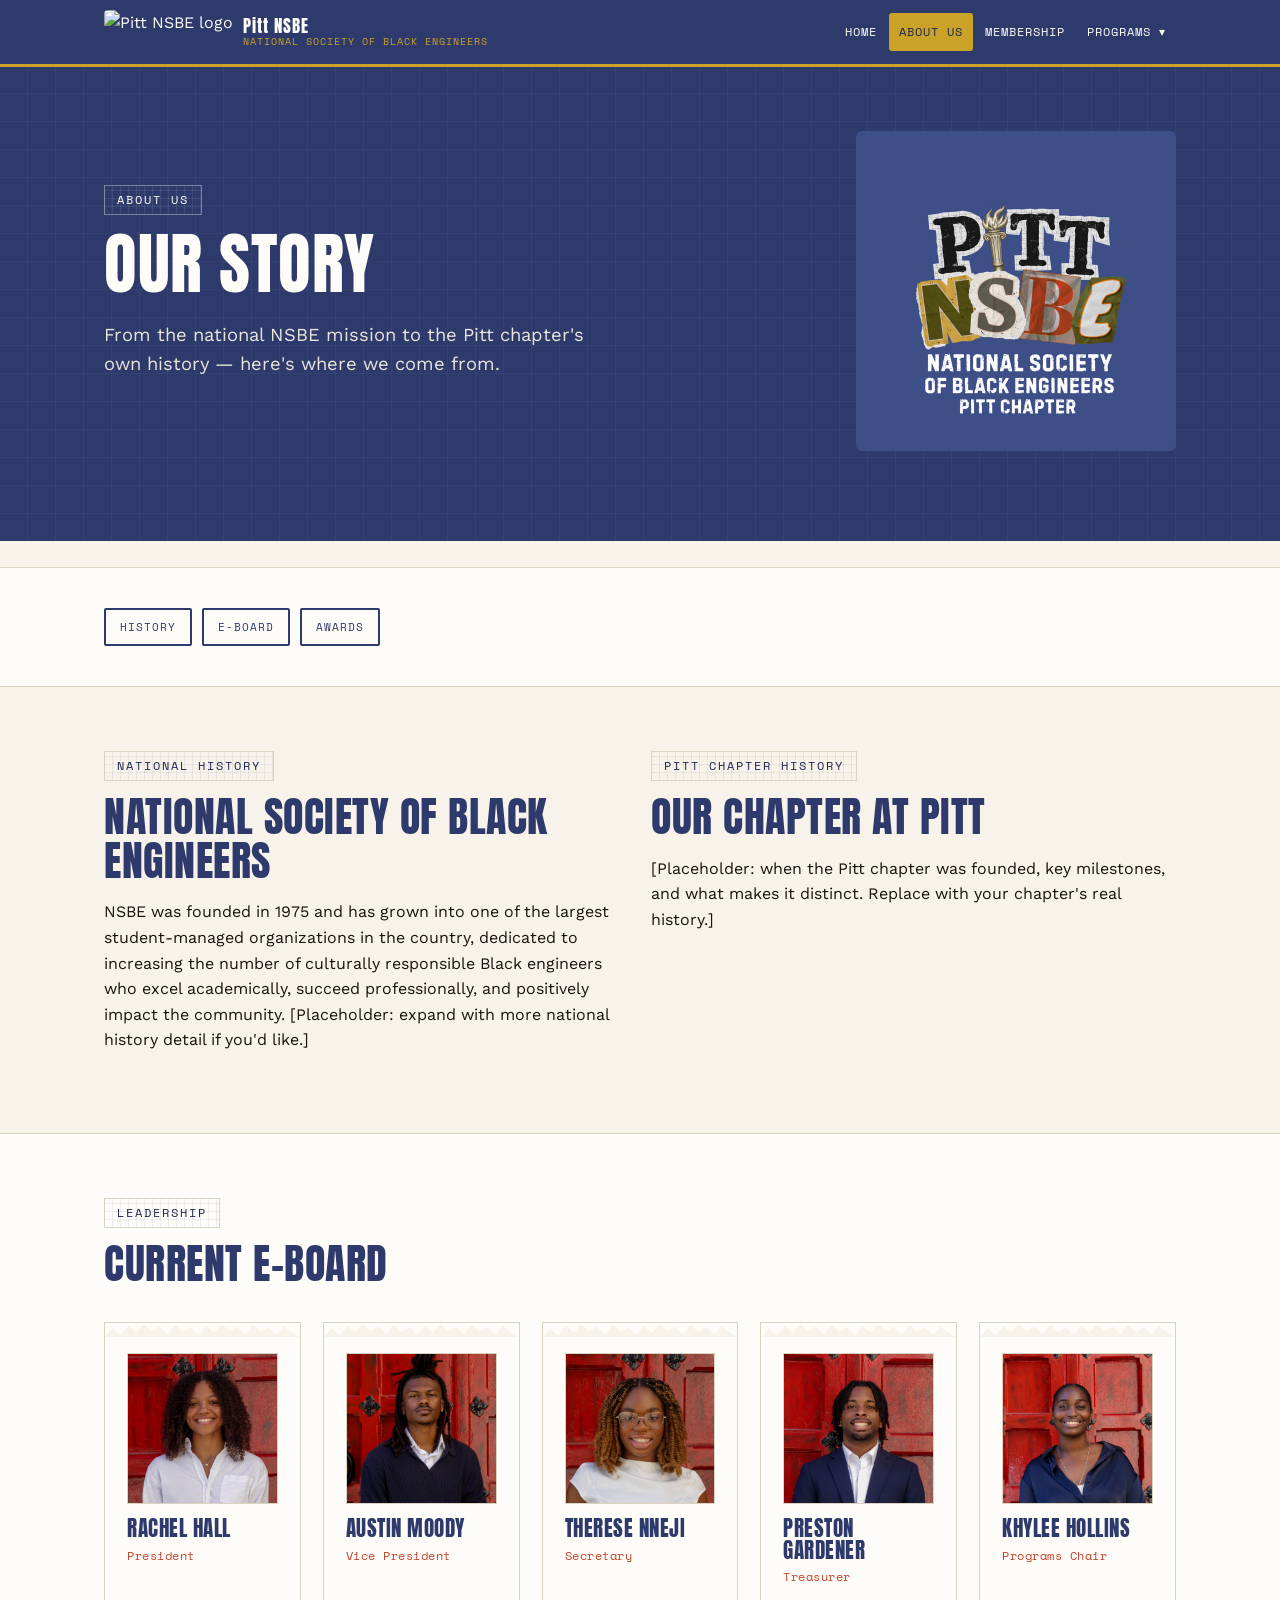
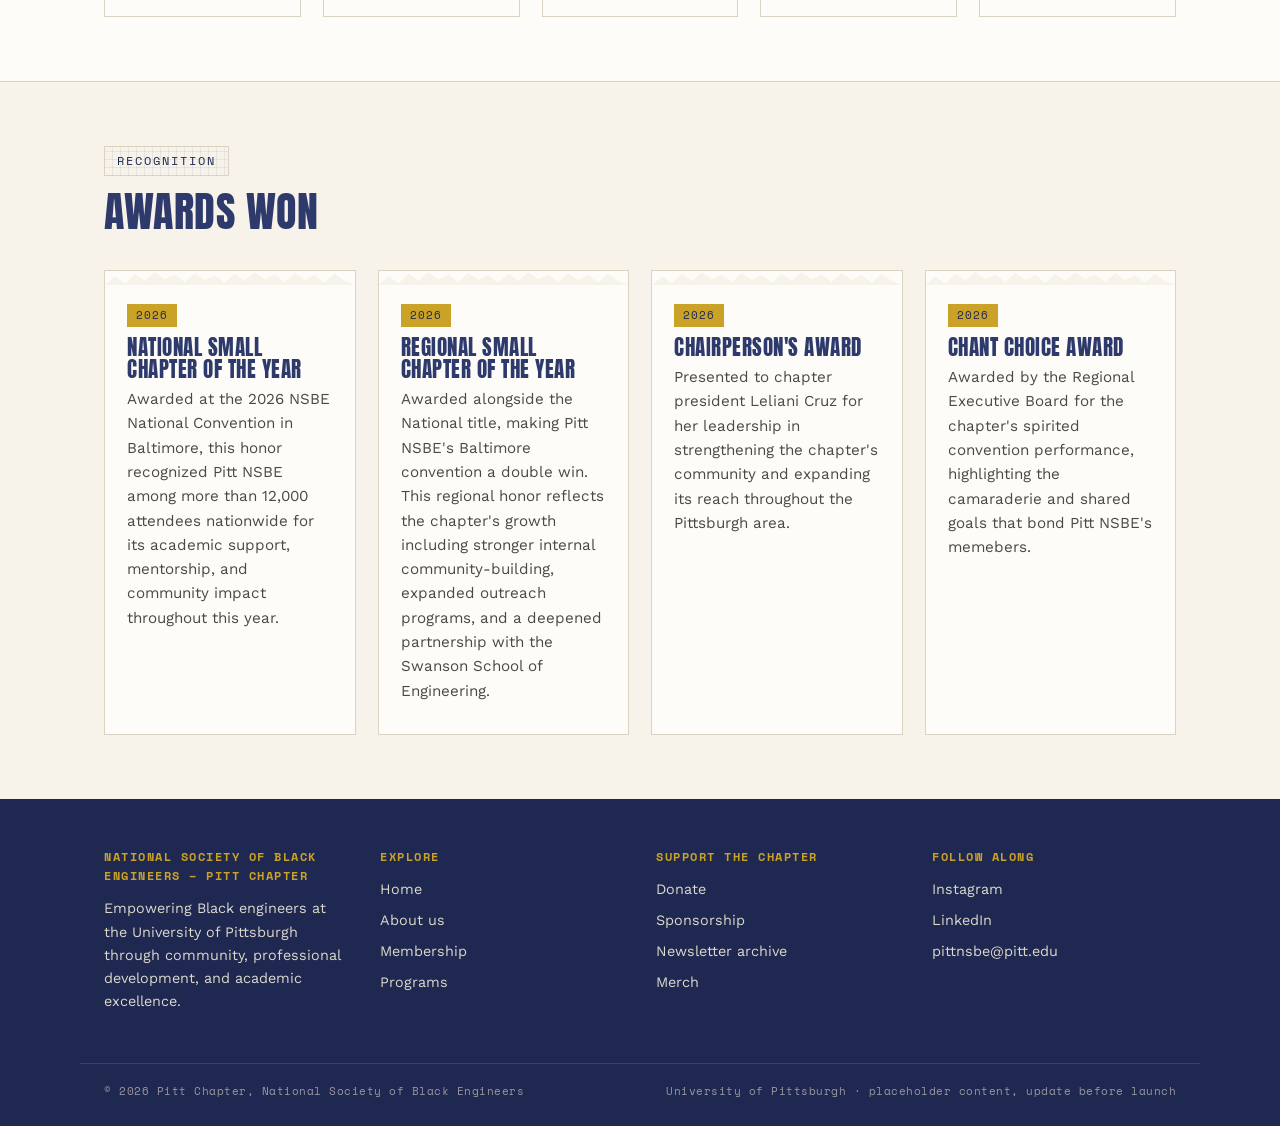
==== about.html @ a2964d16 "typo" ====
<!DOCTYPE html>
<html lang="en">
<head>
<meta charset="UTF-8">
<meta name="viewport" content="width=device-width, initial-scale=1.0">
<title>About us &middot; Pitt NSBE</title>
<meta name="description" content="History, e-board, and awards of the Pitt NSBE chapter.">
<link rel="icon" href="assets/logo-nav.png">
<link rel="stylesheet" href="css/style.css">
</head>
<body>
<nav class="site-nav">
  <div class="nav-inner">
    <a class="brand" href="index.html">
      <img src="assets/logo-nav.png" alt="Pitt NSBE logo">
      <span class="brand-text">Pitt NSBE<small>National Society of Black Engineers</small></span>
    </a>
    <button class="nav-toggle" type="button" aria-label="Toggle menu">Menu</button>
    <ul class="nav-links">
      <li><a href="index.html">Home</a></li><li class="active"><a href="about.html">About us</a></li><li><a href="membership.html">Membership</a></li>
      <li class="has-dropdown"><button type="button">Programs &#9662;</button><div class="dropdown"><a href="programs.html">About</a><a href="programs-aex.html">AEX chair</a><a href="programs-mentor-mentee.html">Mentor-mentee</a><a href="programs-freshman-reps.html">Freshman reps</a><a href="programs-volunteering-pci.html">Volunteering &amp; PCI</a></div>
    </ul>
  </div>
</nav>
<header class="hero">
  <div class="wrap">
    <div class="hero-copy">
      <span class="eyebrow on-navy">About us</span>
      <h1>Our story</h1>
      <p class="lead">From the national NSBE mission to the Pitt chapter's own history &mdash; here's where we come from.</p>
      
    </div>
    <div class="hero-figure"><img src="assets/logo-hero.png" alt="Pitt NSBE logo"></div>
  </div>
</header>
<span class="torn"></span><section class="tight alt"><div class="wrap" style="display:flex;gap:10px;flex-wrap:wrap;"><a href="#history" class="btn on-paper outline" style="padding:8px 14px;font-size:0.7rem;">History</a><a href="#eboard" class="btn on-paper outline" style="padding:8px 14px;font-size:0.7rem;">E-board</a><a href="#awards" class="btn on-paper outline" style="padding:8px 14px;font-size:0.7rem;">Awards</a></div></section>

<section id="history">
  <div class="wrap">
    <div class="grid cols-2">
      <div>
        <span class="eyebrow">National history</span>
        <h2>National Society of Black Engineers</h2>
        <p>NSBE was founded in 1975 and has grown into one of the largest student-managed organizations in the country, dedicated to increasing the number of culturally responsible Black engineers who excel academically, succeed professionally, and positively impact the community. [Placeholder: expand with more national history detail if you'd like.]</p>
      </div>
      <div>
        <span class="eyebrow">Pitt chapter history</span>
        <h2>Our chapter at Pitt</h2>
        <p>[Placeholder: when the Pitt chapter was founded, key milestones, and what makes it distinct. Replace with your chapter's real history.]</p>
      </div>
    </div>
  </div>
</section>

<section id="eboard" class="alt">
  <div class="wrap">
    <div class="section-head">
      <span class="eyebrow">Leadership</span>
      <h2>Current e-board</h2>
    </div>
    <div class="grid cols-4">
      <div class="card"><img class="photo-block" src="headshots/president.jpg" alt="Rachel Hall"><h3>Rachel Hall</h3><p class="meta">President</p></div><div class="card"><img class="photo-block" src="headshots/vicepresident.jpg" alt="Austin Moody"><h3>Austin Moody</h3><p class="meta">Vice President</p></div><div class="card"><img class="photo-block" src="headshots/secretary.jpg" alt="Therese Nneji"><h3>Therese Nneji</h3><p class="meta">Secretary</p></div><div class="card"><img class="photo-block" src="headshots/treasurer.jpg" alt="Preston Gardener"><h3>Preston Gardener</h3><p class="meta">Treasurer</p></div><div class="card"><img class="photo-block" src="headshots/programschair.jpg" alt="Khylee Hollins"><h3>Khylee Hollins</h3><p class="meta">Programs Chair</p></div>
    </div>
  </div>
</section>

<section id="awards">
  <div class="wrap">
    <div class="section-head">
      <span class="eyebrow">Recognition</span>
      <h2>Awards won</h2>
    </div>
    <div class="grid cols-3">
      <div class="card"><span class="tag mustard">2026</span><h3>National Small Chapter of the Year</h3><p>Awarded at the 2026 NSBE National Convention in Baltimore, this honor recognized Pitt NSBE among more than 12,000 attendees nationwide for its academic support, mentorship, and community impact throughout this year.</p></div>
      <div class="card"><span class="tag mustard">2026</span><h3>Regional Small Chapter of the Year</h3><p>Awarded alongside the National title, making Pitt NSBE's Baltimore convention a double win. This regional honor reflects the chapter's growth including stronger internal community-building, expanded outreach programs, and a deepened partnership with the Swanson School of Engineering.</p></div>
      <div class="card"><span class="tag mustard">2026</span><h3>Chairperson's Award</h3><p>Presented to chapter president Leliani Cruz for her leadership in strengthening the chapter's community and expanding its reach throughout the Pittsburgh area.</p></div>
      <div class="card"><span class="tag mustard">2026</span><h3>Chant Choice Award</h3><p>Awarded by the Regional Executive Board for the chapter's spirited convention performance, highlighting the camaraderie and shared goals that bond Pitt NSBE's memebers.</p></div>
    </div>
  </div>
</section>

<footer>
  <div class="wrap">
    <div>
      <h4>National Society of Black Engineers &ndash; Pitt Chapter</h4>
      <p style="font-size:0.9rem;max-width:280px;">Empowering Black engineers at the University of Pittsburgh through community, professional development, and academic excellence.</p>
    </div>
    <div>
      <h4>Explore</h4>
      <ul>
        <li><a href="index.html">Home</a></li>
        <li><a href="about.html">About us</a></li>
        <li><a href="membership.html">Membership</a></li>
        <li><a href="programs.html">Programs</a></li>
      </ul>
    </div>
    <div>
      <h4>Support the chapter</h4>
      <ul>
        <li><a href="donation.html">Donate</a></li><li><a href="sponsorship.html">Sponsorship</a></li><li><a href="newsletter.html">Newsletter archive</a></li><li><a href="merch.html">Merch</a></li>
      </ul>
    </div>
    <div>
      <h4>Follow along</h4>
      <ul>
        <li><a href="https://www.instagram.com/pitt_nsbe?utm_source=ig_web_button_share_sheet&igsh=ZDNlZDc0MzIxNw==">Instagram</a></li>
        <li><a href="https://www.linkedin.com/in/pitt-nsbe/">LinkedIn</a></li>
        <li><a href="mailto:pittnsbe@pitt.edu">pittnsbe@pitt.edu</a></li>
      </ul>
    </div>
  </div>
  <div class="footer-bottom">
    <span>&copy; <span id="year"></span> Pitt Chapter, National Society of Black Engineers</span>
    <span>University of Pittsburgh &middot; placeholder content, update before launch</span>
  </div>
</footer>
<script>document.getElementById('year').textContent = new Date().getFullYear();</script>
<script src="js/main.js"></script>
</body>
</html>
---- css/style.css ----
@import url('https://fonts.googleapis.com/css2?family=Anton&family=Space+Mono:wght@400;700&family=Work+Sans:wght@400;500;600;700&display=swap');

:root{
  --navy:#2E3A6B;
  --navy-deep:#1F2850;
  --paper:#F7F3EA;
  --paper-line:#DAD3C2;
  --ink:#16140F;
  --mustard:#C9A227;
  --olive:#6B6E3A;
  --rust:#C1442D;
  --white:#FDFCF8;
  --maxw:1120px;
}

*{box-sizing:border-box;}
html{scroll-behavior:smooth;}
body{
  margin:0;
  background:var(--paper);
  color:var(--ink);
  font-family:'Work Sans',sans-serif;
  font-size:16px;
  line-height:1.6;
}
img{max-width:100%;display:block;}
a{color:var(--navy);text-decoration:none;}
a:focus-visible,button:focus-visible,input:focus-visible,textarea:focus-visible{
  outline:3px solid var(--rust);
  outline-offset:2px;
}

.wrap{max-width:var(--maxw);margin:0 auto;padding:0 24px;}

h1,h2,h3{
  font-family:'Anton',sans-serif;
  font-weight:400;
  text-transform:uppercase;
  letter-spacing:0.5px;
  line-height:1.05;
  margin:0 0 0.4em;
  color:var(--navy);
}
h1{font-size:clamp(2.4rem,6vw,4.2rem);}
h2{font-size:clamp(1.8rem,4vw,2.6rem);}
h3{font-size:1.3rem;}
p{margin:0 0 1em;}

.eyebrow{
  display:inline-flex;
  align-items:center;
  gap:8px;
  font-family:'Space Mono',monospace;
  font-size:0.72rem;
  letter-spacing:2px;
  text-transform:uppercase;
  color:var(--navy-deep);
  background:
    repeating-linear-gradient(0deg,transparent,transparent 7px,rgba(46,58,107,0.08) 7px,rgba(46,58,107,0.08) 8px),
    repeating-linear-gradient(90deg,transparent,transparent 7px,rgba(46,58,107,0.08) 7px,rgba(46,58,107,0.08) 8px);
  border:1px solid var(--paper-line);
  padding:5px 12px;
  margin-bottom:14px;
}
.eyebrow.on-navy{
  color:var(--white);
  border-color:rgba(255,255,255,0.35);
  background:
    repeating-linear-gradient(0deg,transparent,transparent 7px,rgba(255,255,255,0.08) 7px,rgba(255,255,255,0.08) 8px),
    repeating-linear-gradient(90deg,transparent,transparent 7px,rgba(255,255,255,0.08) 7px,rgba(255,255,255,0.08) 8px);
}

/* ---------- NAV ---------- */
.site-nav{
  background:var(--navy);
  position:sticky;
  top:0;
  z-index:100;
  border-bottom:3px solid var(--mustard);
}
.nav-inner{
  max-width:var(--maxw);
  margin:0 auto;
  padding:10px 24px;
  display:flex;
  align-items:center;
  justify-content:space-between;
  gap:16px;
}
.brand{display:flex;align-items:center;gap:10px;color:var(--white);}
.brand img{height:44px;width:auto;border-radius:4px;}
.brand-text{
  font-family:'Anton',sans-serif;
  color:var(--white);
  font-size:1.05rem;
  letter-spacing:1px;
  line-height:1.1;
}
.brand-text small{
  display:block;
  font-family:'Space Mono',monospace;
  font-size:0.6rem;
  letter-spacing:1px;
  color:var(--mustard);
  text-transform:uppercase;
}
.nav-toggle{
  display:none;
  background:none;
  border:2px solid var(--white);
  color:var(--white);
  font-family:'Space Mono',monospace;
  font-size:0.75rem;
  padding:8px 12px;
  cursor:pointer;
  text-transform:uppercase;
  letter-spacing:1px;
}
.nav-links{
  display:flex;
  flex-wrap:wrap;
  align-items:center;
  gap:4px 2px;
  list-style:none;
  margin:0;
  padding:0;
}
.nav-links li{position:relative;}
.nav-links > li > a, .nav-links > li > button{
  display:inline-block;
  color:var(--white);
  font-family:'Space Mono',monospace;
  font-size:0.72rem;
  letter-spacing:1px;
  text-transform:uppercase;
  padding:10px 10px;
  border-radius:3px;
  background:none;
  border:none;
  cursor:pointer;
}
.nav-links > li > a:hover, .nav-links > li > button:hover, .nav-links > li.active > a{
  background:var(--mustard);
  color:var(--navy-deep);
}
.dropdown{
  display:none;
  position:absolute;
  top:100%;
  left:0;
  background:var(--white);
  border:1px solid var(--paper-line);
  box-shadow:0 8px 18px rgba(0,0,0,0.18);
  min-width:220px;
  padding:6px;
  z-index:50;
}
.nav-links li.has-dropdown:hover .dropdown,
.nav-links li.has-dropdown:focus-within .dropdown{display:block;}
.dropdown a{
  display:block;
  color:var(--ink);
  font-family:'Work Sans',sans-serif;
  font-size:0.85rem;
  text-transform:none;
  letter-spacing:0;
  padding:9px 12px;
  border-radius:3px;
}
.dropdown a:hover{background:var(--paper);color:var(--rust);}

@media (max-width:880px){
  .nav-toggle{display:inline-block;}
  .nav-links{
    display:none;
    flex-direction:column;
    align-items:stretch;
    width:100%;
    padding:10px 0 14px;
  }
  .nav-links.open{display:flex;}
  .nav-inner{flex-wrap:wrap;}
  .dropdown{position:static;display:block;box-shadow:none;border:none;padding-left:14px;background:var(--navy-deep);}
  .nav-links li.has-dropdown .dropdown{display:none;}
  .nav-links li.has-dropdown.open .dropdown{display:block;}
}

/* ---------- HERO ---------- */
.hero{
  background:var(--navy);
  background-image:
    repeating-linear-gradient(0deg,transparent,transparent 27px,rgba(255,255,255,0.035) 27px,rgba(255,255,255,0.035) 28px),
    repeating-linear-gradient(90deg,transparent,transparent 27px,rgba(255,255,255,0.035) 27px,rgba(255,255,255,0.035) 28px);
  color:var(--white);
  padding:64px 0 90px;
  position:relative;
}
.hero .wrap{display:flex;flex-wrap:wrap;align-items:center;gap:40px;}
.hero-copy{flex:1 1 420px;}
.hero h1{color:var(--white);margin-bottom:0.3em;}
.hero p.lead{font-size:1.15rem;max-width:520px;color:#E8E6DA;}
.hero-actions{display:flex;flex-wrap:wrap;gap:12px;margin-top:22px;}
.hero-figure{flex:0 1 320px;}
.hero-figure img{border-radius:6px;}

/* torn edge signature, sits at bottom of hero / tops of sections */
.torn{
  position:relative;
  display:block;
  height:26px;
  width:100%;
  background:var(--paper);
  clip-path:polygon(
    0% 100%,0% 30%,3% 60%,6% 10%,9% 45%,12% 5%,15% 55%,18% 15%,21% 65%,24% 20%,
    27% 50%,30% 8%,33% 60%,36% 25%,39% 70%,42% 12%,45% 55%,48% 18%,51% 62%,54% 10%,
    57% 50%,60% 22%,63% 68%,66% 15%,69% 58%,72% 20%,75% 65%,78% 12%,81% 55%,84% 18%,
    87% 62%,90% 25%,93% 70%,96% 15%,100% 50%,100% 100%
  );
}

/* ---------- BUTTONS ---------- */
.btn{
  display:inline-block;
  font-family:'Space Mono',monospace;
  font-size:0.78rem;
  letter-spacing:1px;
  text-transform:uppercase;
  padding:13px 22px;
  border:2px solid var(--ink);
  border-radius:2px;
  cursor:pointer;
  background:var(--mustard);
  color:var(--navy-deep);
}
.btn:hover{background:var(--ink);color:var(--white);border-color:var(--ink);}
.btn.outline{background:transparent;color:var(--white);border-color:var(--white);}
.btn.outline:hover{background:var(--white);color:var(--navy-deep);}
.btn.on-paper.outline{color:var(--navy);border-color:var(--navy);}
.btn.on-paper.outline:hover{background:var(--navy);color:var(--white);}

/* ---------- SECTIONS ---------- */
section{padding:64px 0;}
section.tight{padding:40px 0;}
.section-head{max-width:640px;margin-bottom:36px;}
.alt{background:var(--white);border-top:1px solid var(--paper-line);border-bottom:1px solid var(--paper-line);}
.navy-band{background:var(--navy);color:var(--white);}
.navy-band h2{color:var(--white);}

/* ---------- CARD GRID + TORN CARD ---------- */
.grid{display:grid;gap:22px;}
.grid.cols-2{grid-template-columns:repeat(auto-fit,minmax(260px,1fr));}
.grid.cols-3{grid-template-columns:repeat(auto-fit,minmax(220px,1fr));}
.grid.cols-4{grid-template-columns:repeat(auto-fit,minmax(180px,1fr));}

.card{
  background:var(--white);
  border:1px solid var(--paper-line);
  padding:26px 22px 22px;
  position:relative;
}
.card::before{
  content:"";
  display:block;
  height:14px;
  margin:-26px -22px 16px;
  background:var(--paper);
  clip-path:polygon(0% 100%,4% 40%,8% 90%,12% 20%,16% 70%,20% 10%,24% 60%,28% 25%,32% 80%,36% 15%,
    40% 65%,44% 30%,48% 85%,52% 20%,56% 70%,60% 10%,64% 60%,68% 25%,72% 80%,76% 15%,
    80% 65%,84% 30%,88% 85%,92% 20%,96% 70%,100% 100%);
}
.card .tag{
  display:inline-block;
  font-family:'Space Mono',monospace;
  font-size:0.68rem;
  letter-spacing:1px;
  text-transform:uppercase;
  color:var(--white);
  background:var(--olive);
  padding:3px 9px;
  margin-bottom:10px;
}
.card .tag.rust{background:var(--rust);}
.card .tag.mustard{background:var(--mustard);color:var(--navy-deep);}
.card h3{margin-bottom:6px;}
.card p{color:#4A4A42;font-size:0.95rem;margin-bottom:0.6em;}
.card .meta{font-family:'Space Mono',monospace;font-size:0.75rem;color:var(--rust);letter-spacing:0.5px;}

.photo-block{
  width:100%;
  aspect-ratio:1/1;
  object-fit:cover;
  display:block;
  background:var(--paper);
  border:1px solid var(--paper-line);
  margin-bottom:14px;
}

/* ---------- LISTS / STATS ---------- */
.stat{text-align:center;padding:18px 10px;}
.stat .num{font-family:'Anton',sans-serif;font-size:2.6rem;color:var(--rust);line-height:1;}
.stat .label{font-family:'Space Mono',monospace;font-size:0.72rem;letter-spacing:1px;text-transform:uppercase;color:var(--navy-deep);margin-top:6px;}

.divider{border:none;border-top:1px solid var(--paper-line);margin:44px 0;}

/* ---------- TABS (events) ---------- */
.tabs{display:flex;gap:8px;margin-bottom:26px;flex-wrap:wrap;}
.tab-btn{
  font-family:'Space Mono',monospace;
  font-size:0.75rem;
  letter-spacing:1px;
  text-transform:uppercase;
  background:var(--white);
  border:1px solid var(--navy);
  color:var(--navy);
  padding:9px 16px;
  cursor:pointer;
}
.tab-btn.active{background:var(--navy);color:var(--white);}
.tab-panel{display:none;}
.tab-panel.active{display:block;}

/* ---------- FORMS ---------- */
form{max-width:560px;}
label{
  display:block;
  font-family:'Space Mono',monospace;
  font-size:0.72rem;
  letter-spacing:1px;
  text-transform:uppercase;
  margin-bottom:6px;
  margin-top:16px;
  color:var(--navy-deep);
}
input,textarea,select{
  width:100%;
  padding:11px 12px;
  border:1px solid var(--paper-line);
  background:var(--white);
  font-family:'Work Sans',sans-serif;
  font-size:0.95rem;
  color:var(--ink);
}
textarea{min-height:120px;resize:vertical;}
.form-note{font-size:0.85rem;color:#6b675c;margin-top:18px;}

/* ---------- FOOTER ---------- */
footer{background:var(--navy-deep);color:#DCD9CC;padding:48px 0 26px;}
footer .wrap{display:grid;grid-template-columns:repeat(auto-fit,minmax(200px,1fr));gap:32px;}
footer h4{
  font-family:'Space Mono',monospace;
  font-size:0.75rem;
  letter-spacing:1.5px;
  text-transform:uppercase;
  color:var(--mustard);
  margin:0 0 12px;
}
footer ul{list-style:none;margin:0;padding:0;}
footer li{margin-bottom:8px;font-size:0.9rem;}
footer a{color:#DCD9CC;}
footer a:hover{color:var(--mustard);}
.footer-bottom{
  max-width:var(--maxw);
  margin:36px auto 0;
  padding:18px 24px 0;
  border-top:1px solid rgba(255,255,255,0.12);
  font-family:'Space Mono',monospace;
  font-size:0.7rem;
  letter-spacing:0.5px;
  color:#9a97a0;
  display:flex;
  justify-content:space-between;
  flex-wrap:wrap;
  gap:8px;
}

@media (prefers-reduced-motion:no-preference){
  .card, .btn{transition:transform 0.15s ease, background 0.15s ease, color 0.15s ease;}
  .card:hover{transform:translateY(-3px);}
}
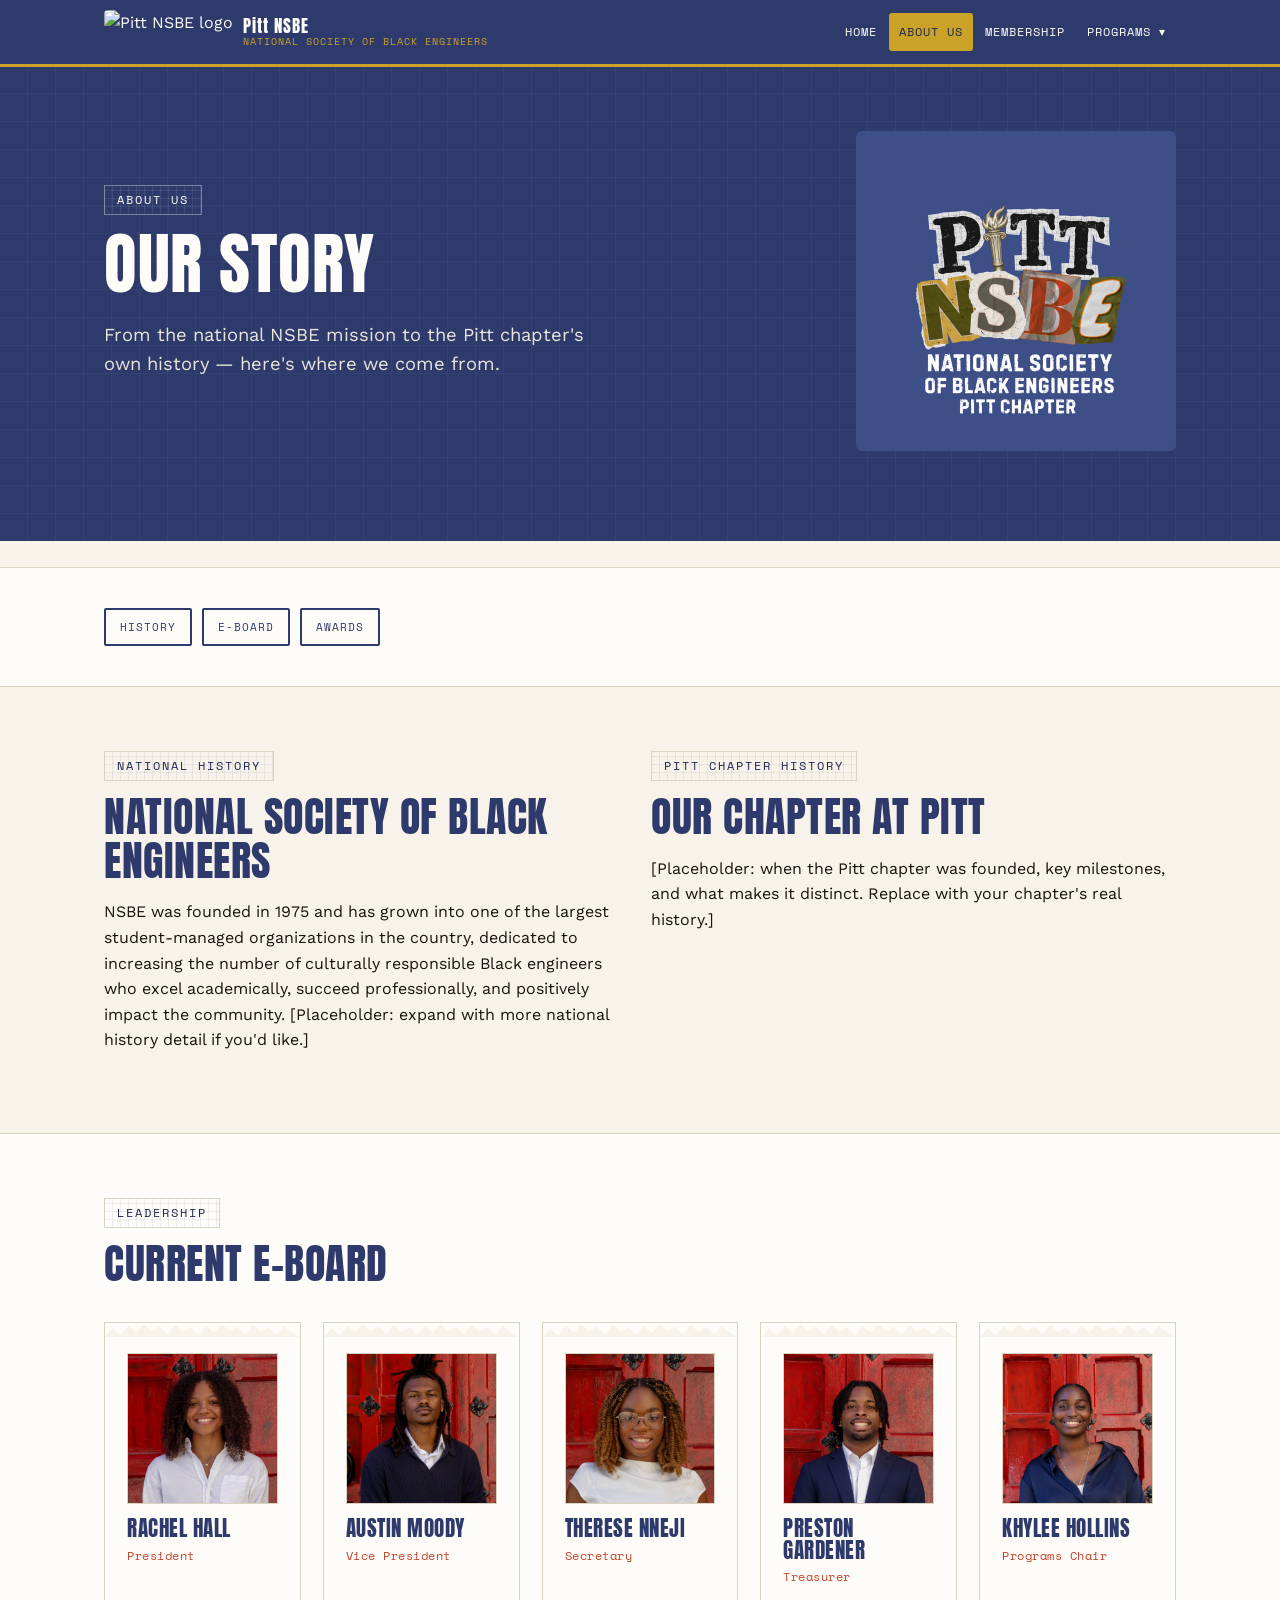
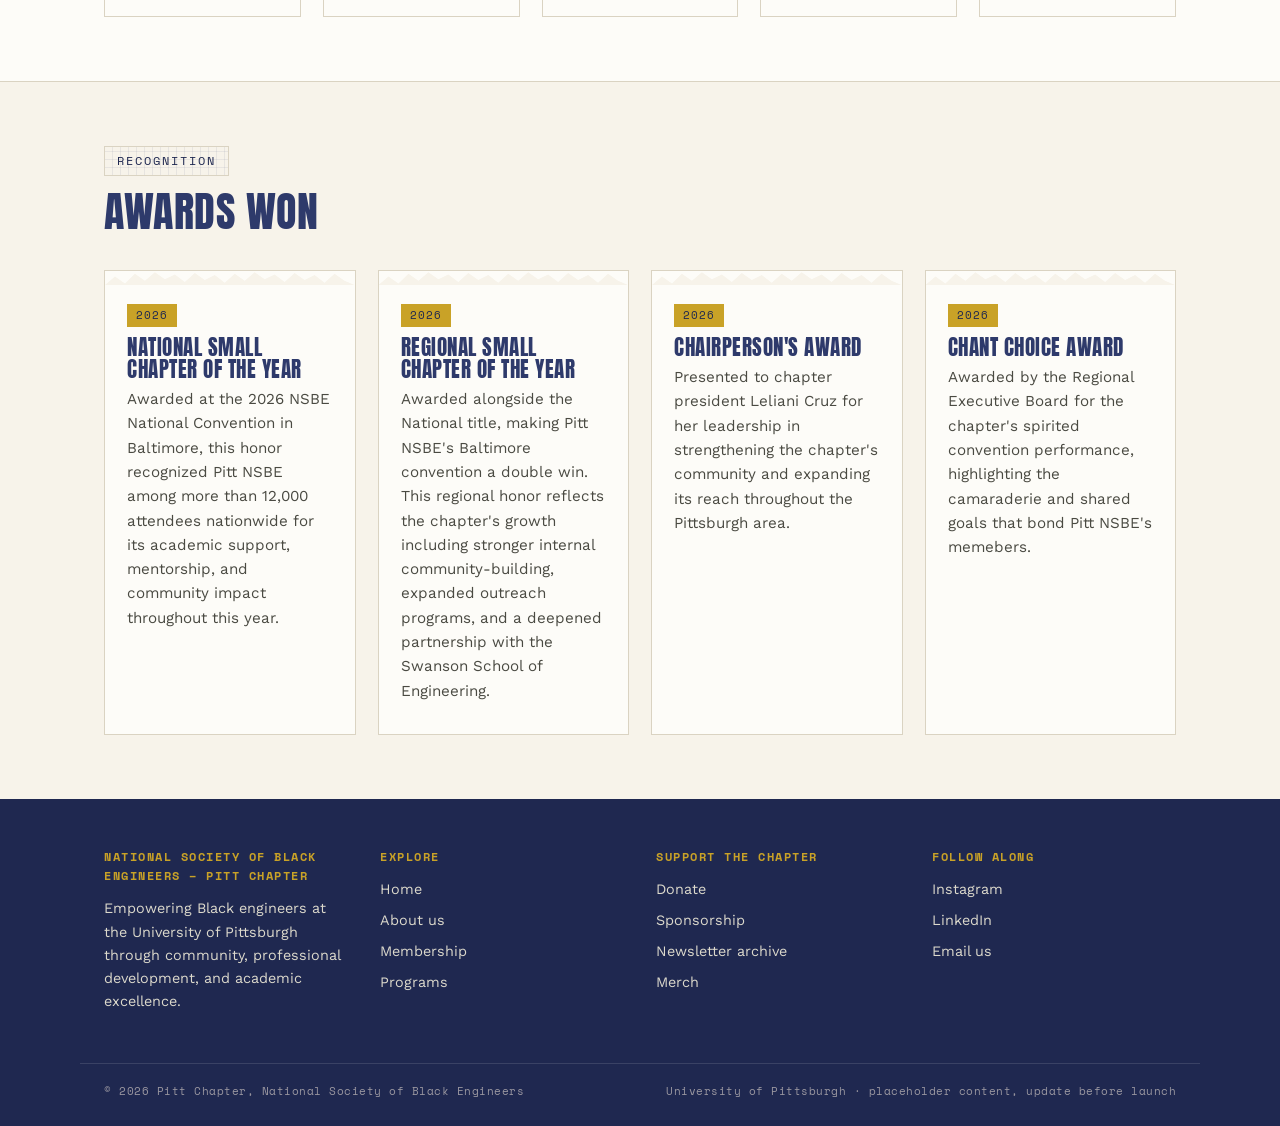
==== commit 1ad090e5: "updated emails" ====
--- a/about.html
+++ b/about.html
@@ -105,7 +105,7 @@
       <ul>
         <li><a href="https://www.instagram.com/pitt_nsbe?utm_source=ig_web_button_share_sheet&igsh=ZDNlZDc0MzIxNw==">Instagram</a></li>
         <li><a href="https://www.linkedin.com/in/pitt-nsbe/">LinkedIn</a></li>
-        <li><a href="mailto:pittnsbe@pitt.edu">pittnsbe@pitt.edu</a></li>
+        <li><a href="mailto:publications.pittnsbe@gmail.com">Email us</a></li>
       </ul>
     </div>
   </div>
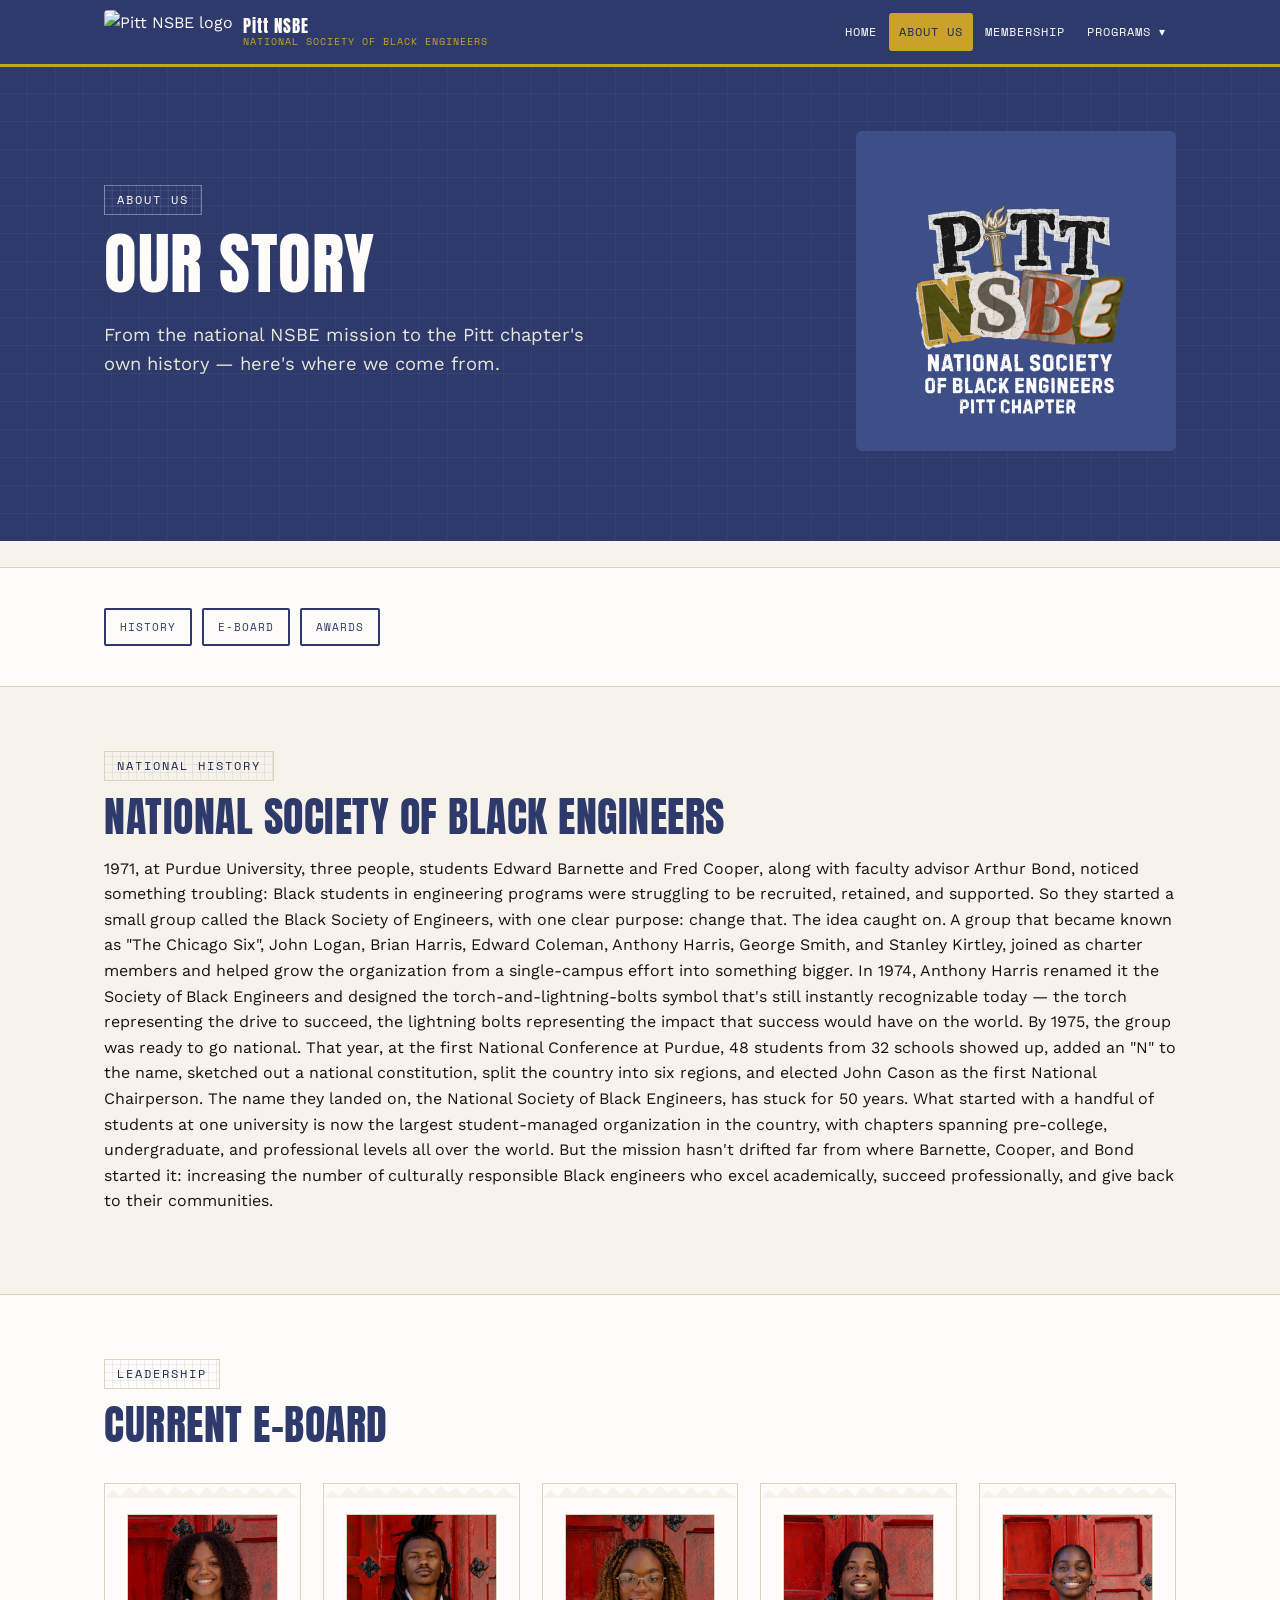
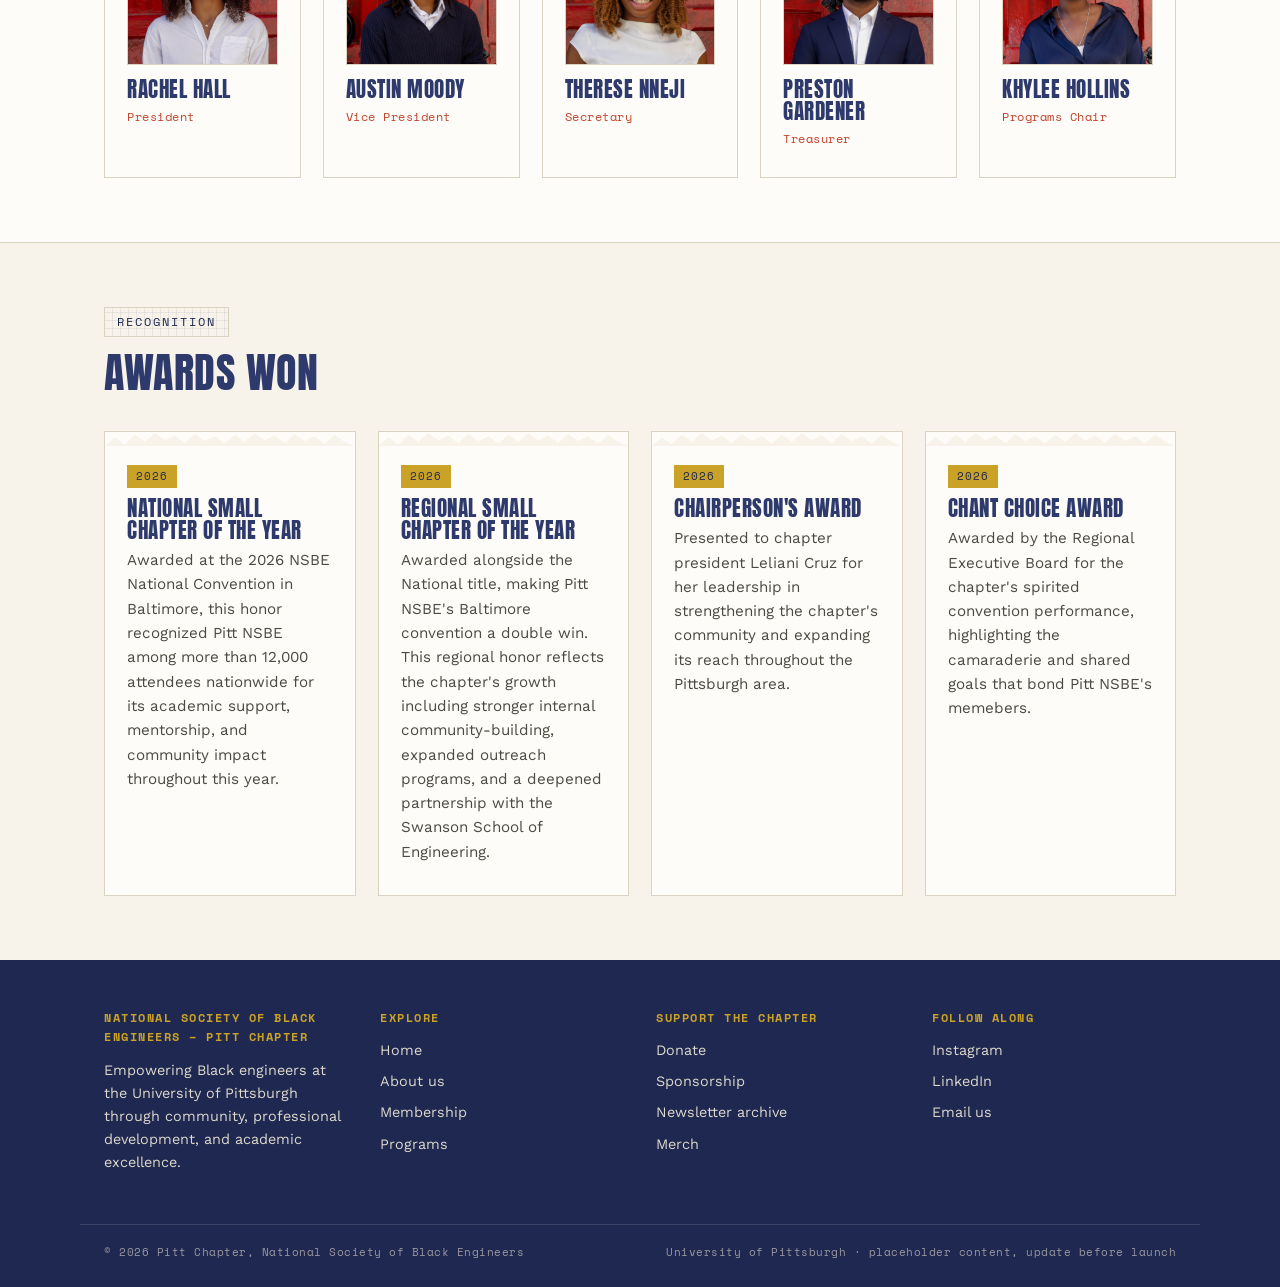
==== commit a984a057: "Update about.html" ====
--- a/about.html
+++ b/about.html
@@ -37,13 +37,15 @@
 
 <section id="history">
   <div class="wrap">
-    <div class="grid cols-2">
+    <div class="grid cols-1">
       <div>
         <span class="eyebrow">National history</span>
         <h2>National Society of Black Engineers</h2>
-        <p>NSBE was founded in 1975 and has grown into one of the largest student-managed organizations in the country, dedicated to increasing the number of culturally responsible Black engineers who excel academically, succeed professionally, and positively impact the community. [Placeholder: expand with more national history detail if you'd like.]</p>
+        <p> 1971, at Purdue University, three people, students Edward Barnette and Fred Cooper, along with faculty advisor Arthur Bond, noticed something troubling: Black students in engineering programs were struggling to be recruited, retained, and supported. So they started a small group called the Black Society of Engineers, with one clear purpose: change that. The idea caught on. A group that became known as "The Chicago Six", John Logan, Brian Harris, Edward Coleman, Anthony Harris, George Smith, and Stanley Kirtley, joined as charter members and helped grow the organization from a single-campus effort into something bigger. In 1974, Anthony Harris renamed it the Society of Black Engineers and designed the torch-and-lightning-bolts symbol that's still instantly recognizable today — the torch representing the drive to succeed, the lightning bolts representing the impact that success would have on the world.
+By 1975, the group was ready to go national. That year, at the first National Conference at Purdue, 48 students from 32 schools showed up, added an "N" to the name, sketched out a national constitution, split the country into six regions, and elected John Cason as the first National Chairperson. The name they landed on, the National Society of Black Engineers, has stuck for 50 years.
+What started with a handful of students at one university is now the largest student-managed organization in the country, with chapters spanning pre-college, undergraduate, and professional levels all over the world. But the mission hasn't drifted far from where Barnette, Cooper, and Bond started it: increasing the number of culturally responsible Black engineers who excel academically, succeed professionally, and give back to their communities.</p>
       </div>
-      <div>
+      <div style="display:none;">
         <span class="eyebrow">Pitt chapter history</span>
         <h2>Our chapter at Pitt</h2>
         <p>[Placeholder: when the Pitt chapter was founded, key milestones, and what makes it distinct. Replace with your chapter's real history.]</p>
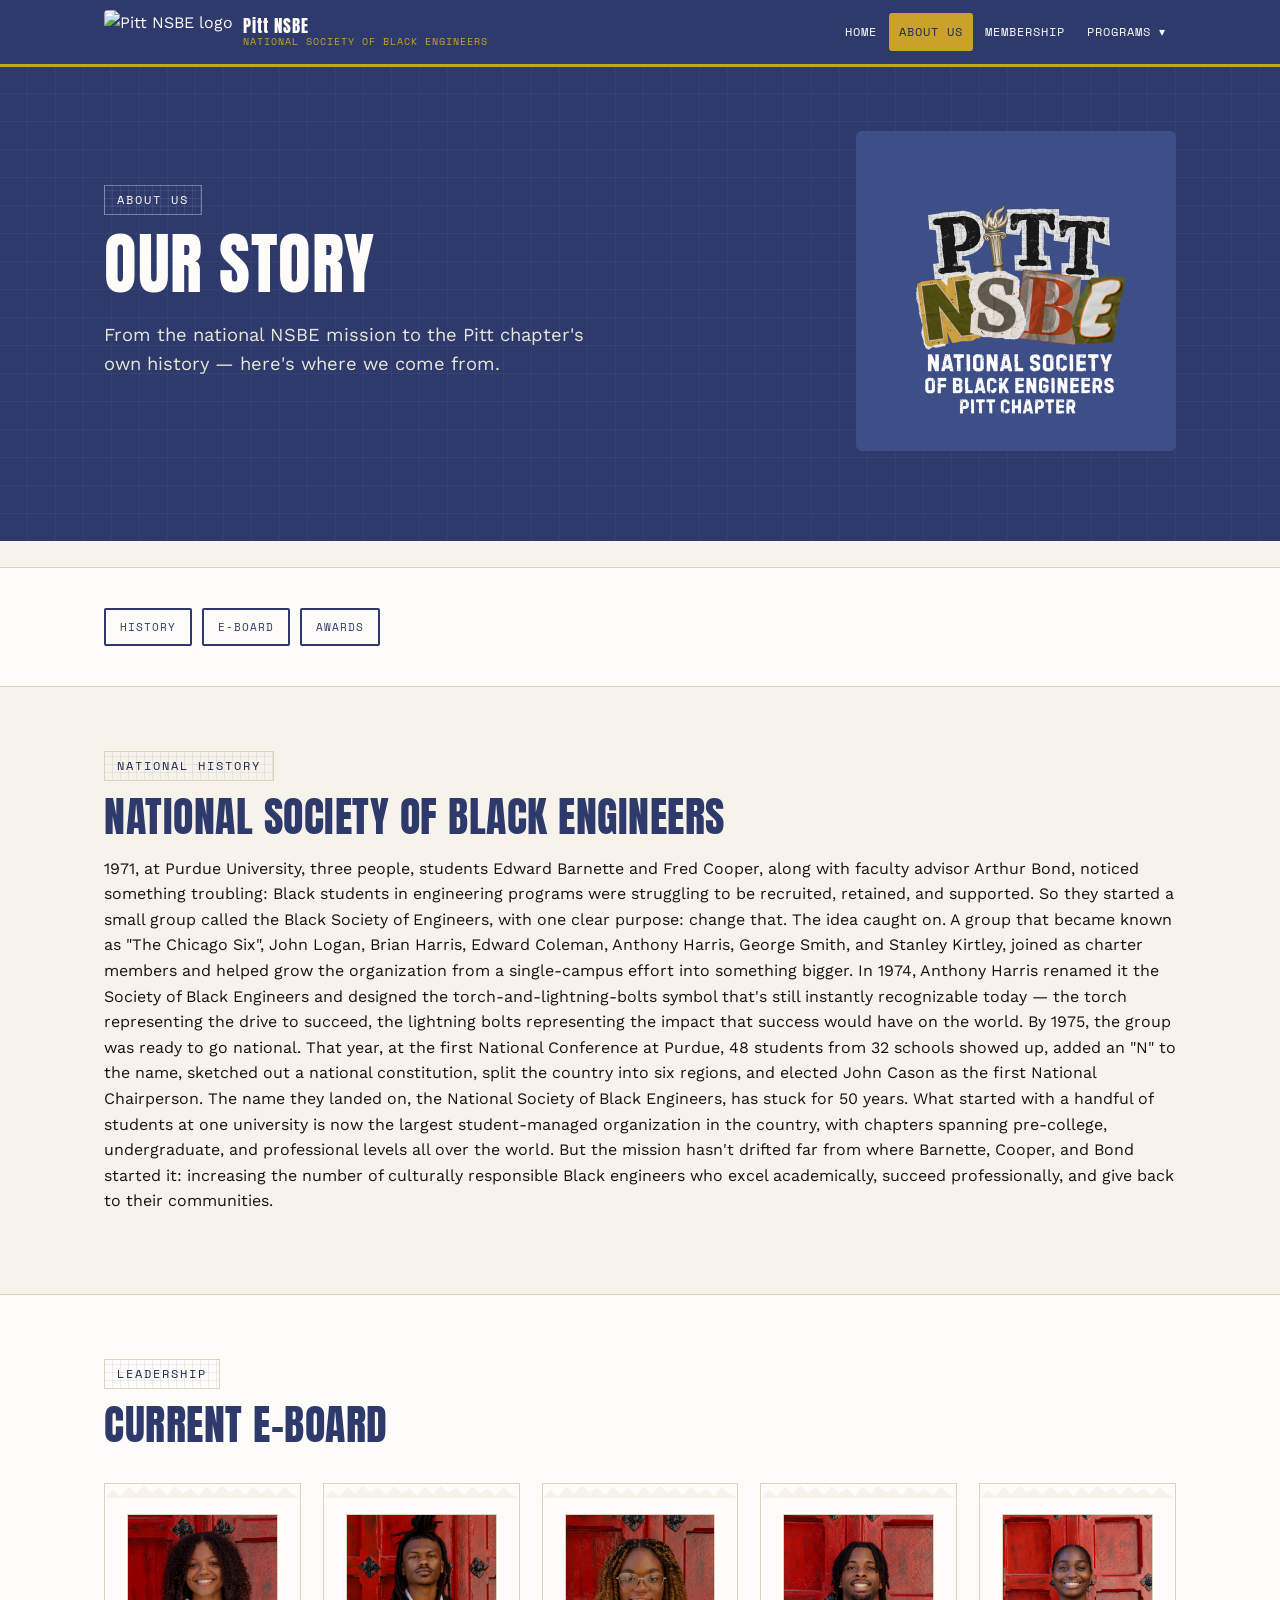
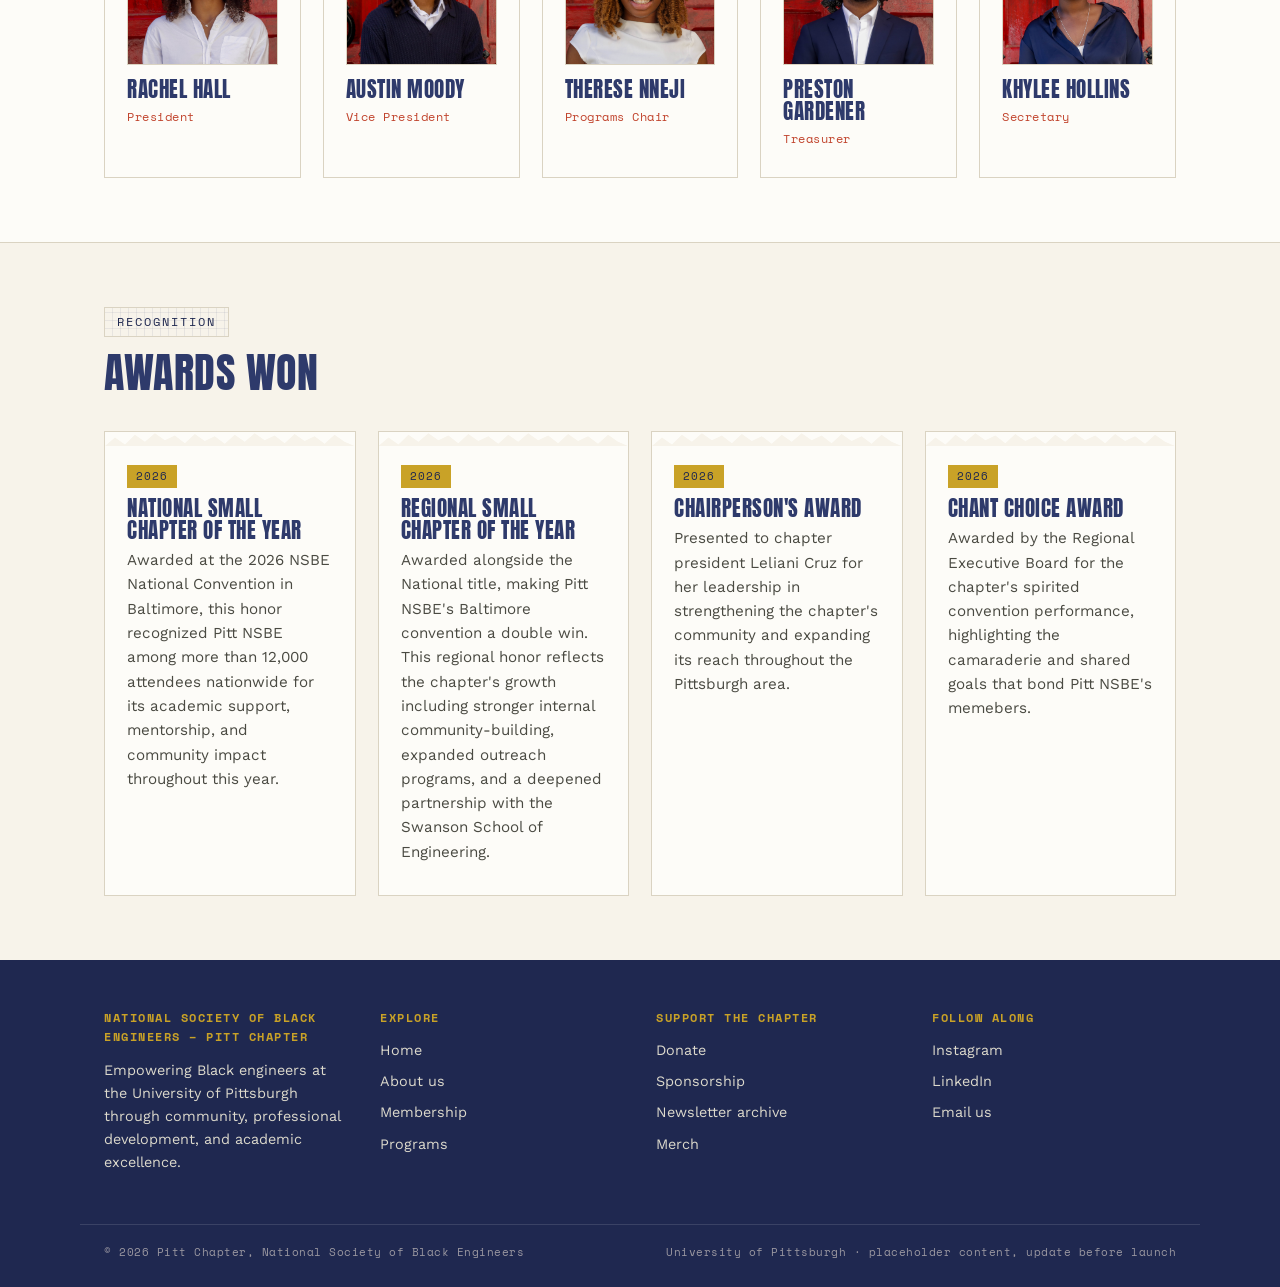
==== commit bca1264c: "updated gbm info, put in first gbm, updated newsletter, updated top 5 titles, updated club/involveme" ====
--- a/about.html
+++ b/about.html
@@ -18,7 +18,7 @@
     <button class="nav-toggle" type="button" aria-label="Toggle menu">Menu</button>
     <ul class="nav-links">
       <li><a href="index.html">Home</a></li><li class="active"><a href="about.html">About us</a></li><li><a href="membership.html">Membership</a></li>
-      <li class="has-dropdown"><button type="button">Programs &#9662;</button><div class="dropdown"><a href="programs.html">About</a><a href="programs-aex.html">AEX chair</a><a href="programs-mentor-mentee.html">Mentor-mentee</a><a href="programs-freshman-reps.html">Freshman reps</a><a href="programs-volunteering-pci.html">Volunteering &amp; PCI</a></div>
+      <li class="has-dropdown"><button type="button">Programs &#9662;</button><div class="dropdown"><a href="programs.html">About</a><a href="programs-aex.html">AEX chair</a><a href="programs-mentor-mentee.html">Mentor-Mentee</a><a href="programs-freshman-reps.html">Freshman Reps</a><a href="programs-volunteering-pci.html">Volunteering &amp; PCI</a></div>
     </ul>
   </div>
 </nav>
@@ -61,7 +61,7 @@
       <h2>Current e-board</h2>
     </div>
     <div class="grid cols-4">
-      <div class="card"><img class="photo-block" src="headshots/president.jpg" alt="Rachel Hall"><h3>Rachel Hall</h3><p class="meta">President</p></div><div class="card"><img class="photo-block" src="headshots/vicepresident.jpg" alt="Austin Moody"><h3>Austin Moody</h3><p class="meta">Vice President</p></div><div class="card"><img class="photo-block" src="headshots/secretary.jpg" alt="Therese Nneji"><h3>Therese Nneji</h3><p class="meta">Secretary</p></div><div class="card"><img class="photo-block" src="headshots/treasurer.jpg" alt="Preston Gardener"><h3>Preston Gardener</h3><p class="meta">Treasurer</p></div><div class="card"><img class="photo-block" src="headshots/programschair.jpg" alt="Khylee Hollins"><h3>Khylee Hollins</h3><p class="meta">Programs Chair</p></div>
+      <div class="card"><img class="photo-block" src="headshots/president.jpg" alt="Rachel Hall"><h3>Rachel Hall</h3><p class="meta">President</p></div><div class="card"><img class="photo-block" src="headshots/vicepresident.jpg" alt="Austin Moody"><h3>Austin Moody</h3><p class="meta">Vice President</p></div><div class="card"><img class="photo-block" src="headshots/secretary.jpg" alt="Therese Nneji"><h3>Therese Nneji</h3><p class="meta">Programs Chair</p></div><div class="card"><img class="photo-block" src="headshots/treasurer.jpg" alt="Preston Gardener"><h3>Preston Gardener</h3><p class="meta">Treasurer</p></div><div class="card"><img class="photo-block" src="headshots/programschair.jpg" alt="Khylee Hollins"><h3>Khylee Hollins</h3><p class="meta">Secretary</p></div>
     </div>
   </div>
 </section>
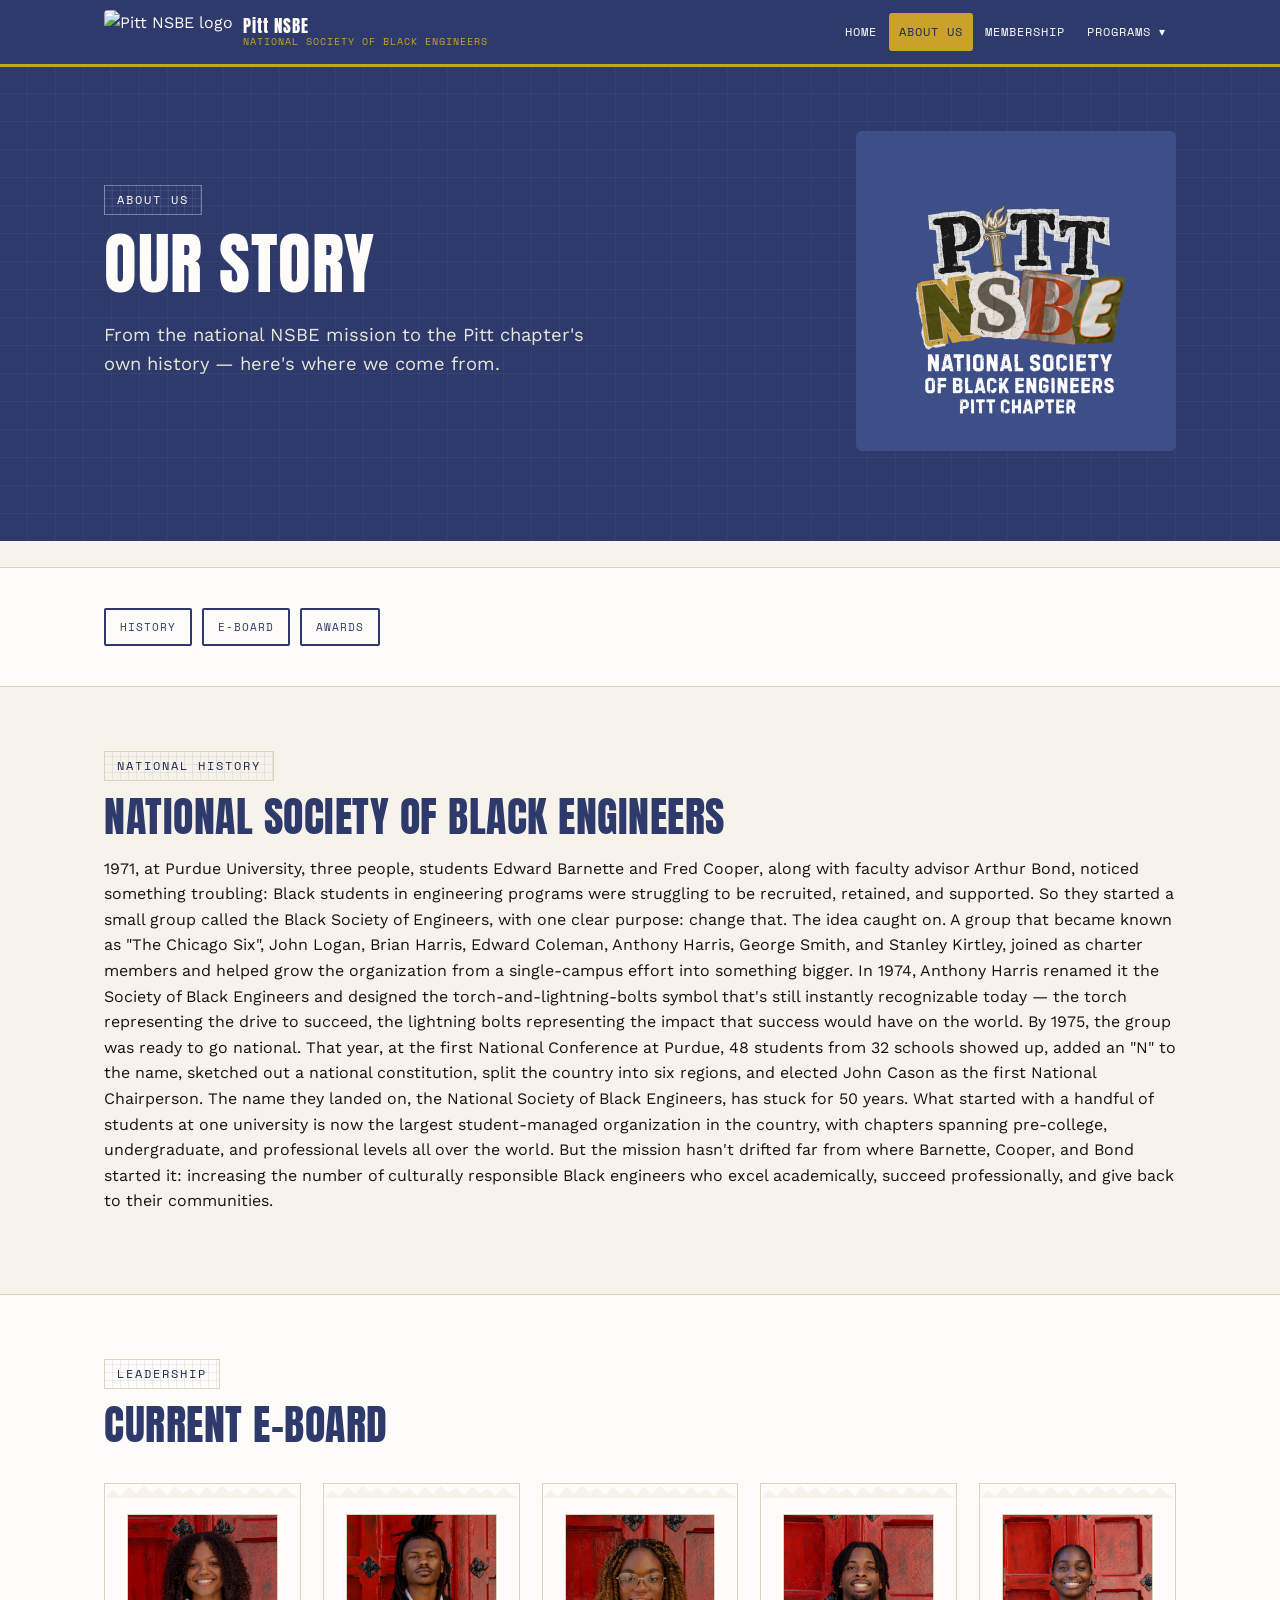
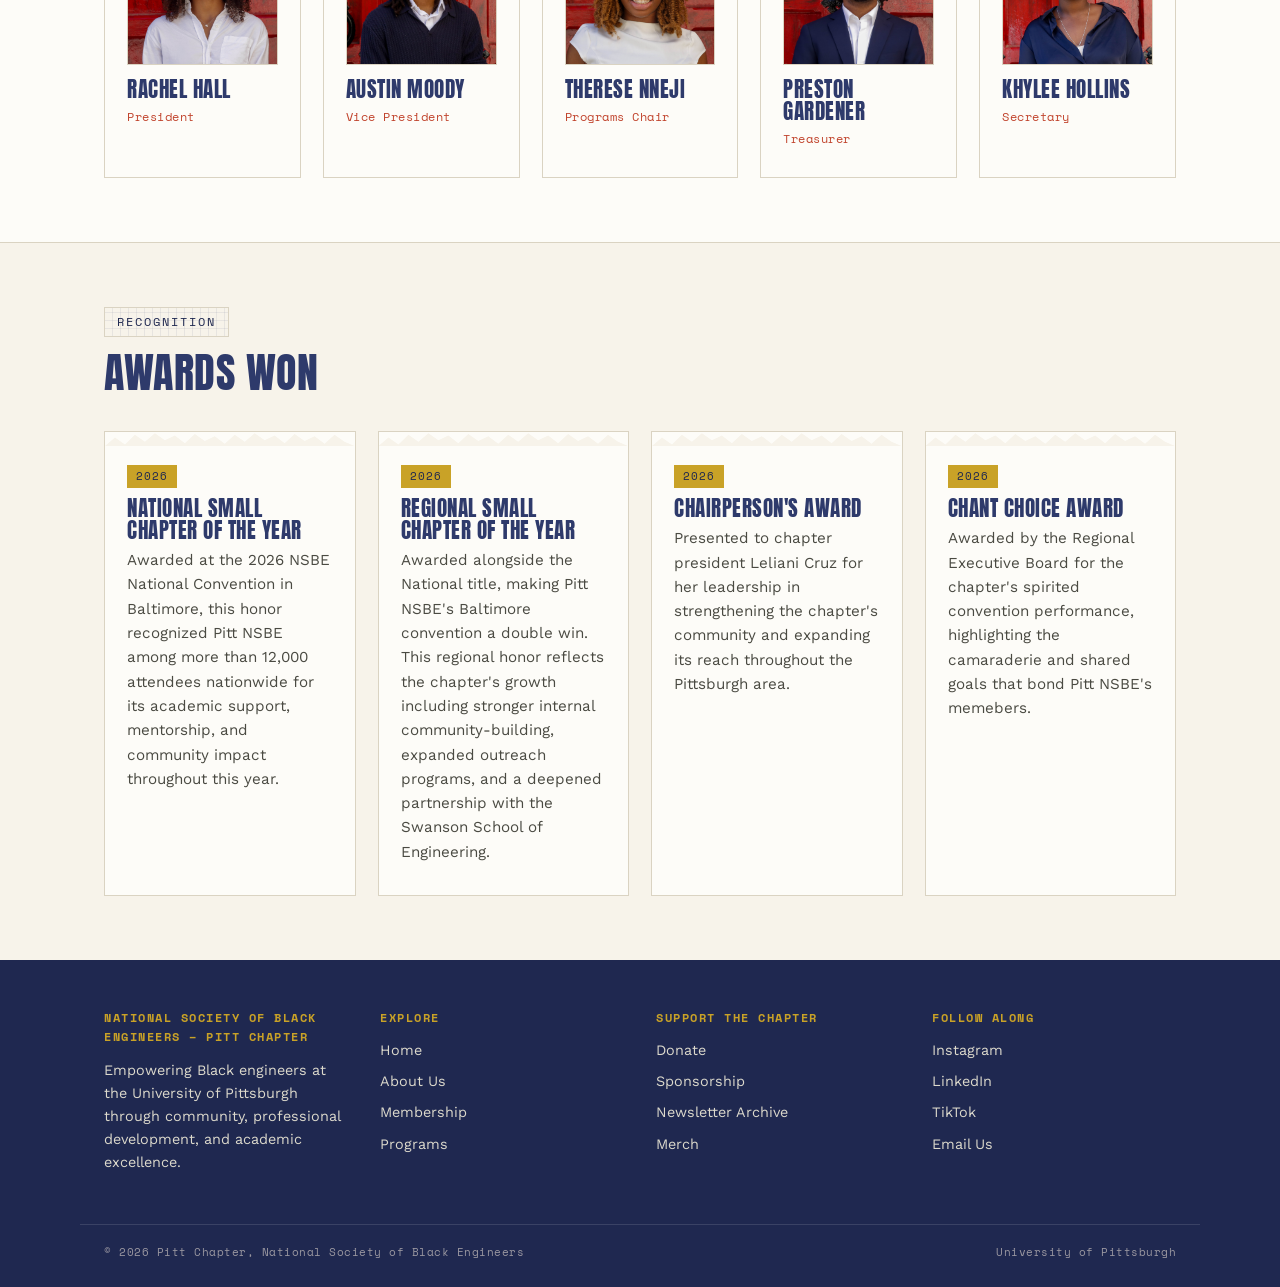
==== commit b224e75d: "added tiktok, capitalized some words" ====
--- a/about.html
+++ b/about.html
@@ -91,7 +91,7 @@
       <h4>Explore</h4>
       <ul>
         <li><a href="index.html">Home</a></li>
-        <li><a href="about.html">About us</a></li>
+        <li><a href="about.html">About Us</a></li>
         <li><a href="membership.html">Membership</a></li>
         <li><a href="programs.html">Programs</a></li>
       </ul>
@@ -99,7 +99,7 @@
     <div>
       <h4>Support the chapter</h4>
       <ul>
-        <li><a href="donation.html">Donate</a></li><li><a href="sponsorship.html">Sponsorship</a></li><li><a href="newsletter.html">Newsletter archive</a></li><li><a href="merch.html">Merch</a></li>
+        <li><a href="donation.html">Donate</a></li><li><a href="sponsorship.html">Sponsorship</a></li><li><a href="newsletter.html">Newsletter Archive</a></li><li><a href="merch.html">Merch</a></li>
       </ul>
     </div>
     <div>
@@ -107,13 +107,14 @@
       <ul>
         <li><a href="https://www.instagram.com/pitt_nsbe?utm_source=ig_web_button_share_sheet&igsh=ZDNlZDc0MzIxNw==">Instagram</a></li>
         <li><a href="https://www.linkedin.com/in/pitt-nsbe/">LinkedIn</a></li>
-        <li><a href="mailto:publications.pittnsbe@gmail.com">Email us</a></li>
+        <li><a href="https://www.tiktok.com/@pitt_nsbe?is_from_webapp=1&sender_device=pc">TikTok</a></li>
+        <li><a href="mailto:publications.pittnsbe@gmail.com">Email Us</a></li>
       </ul>
     </div>
   </div>
   <div class="footer-bottom">
     <span>&copy; <span id="year"></span> Pitt Chapter, National Society of Black Engineers</span>
-    <span>University of Pittsburgh &middot; placeholder content, update before launch</span>
+    <span>University of Pittsburgh</span>
   </div>
 </footer>
 <script>document.getElementById('year').textContent = new Date().getFullYear();</script>
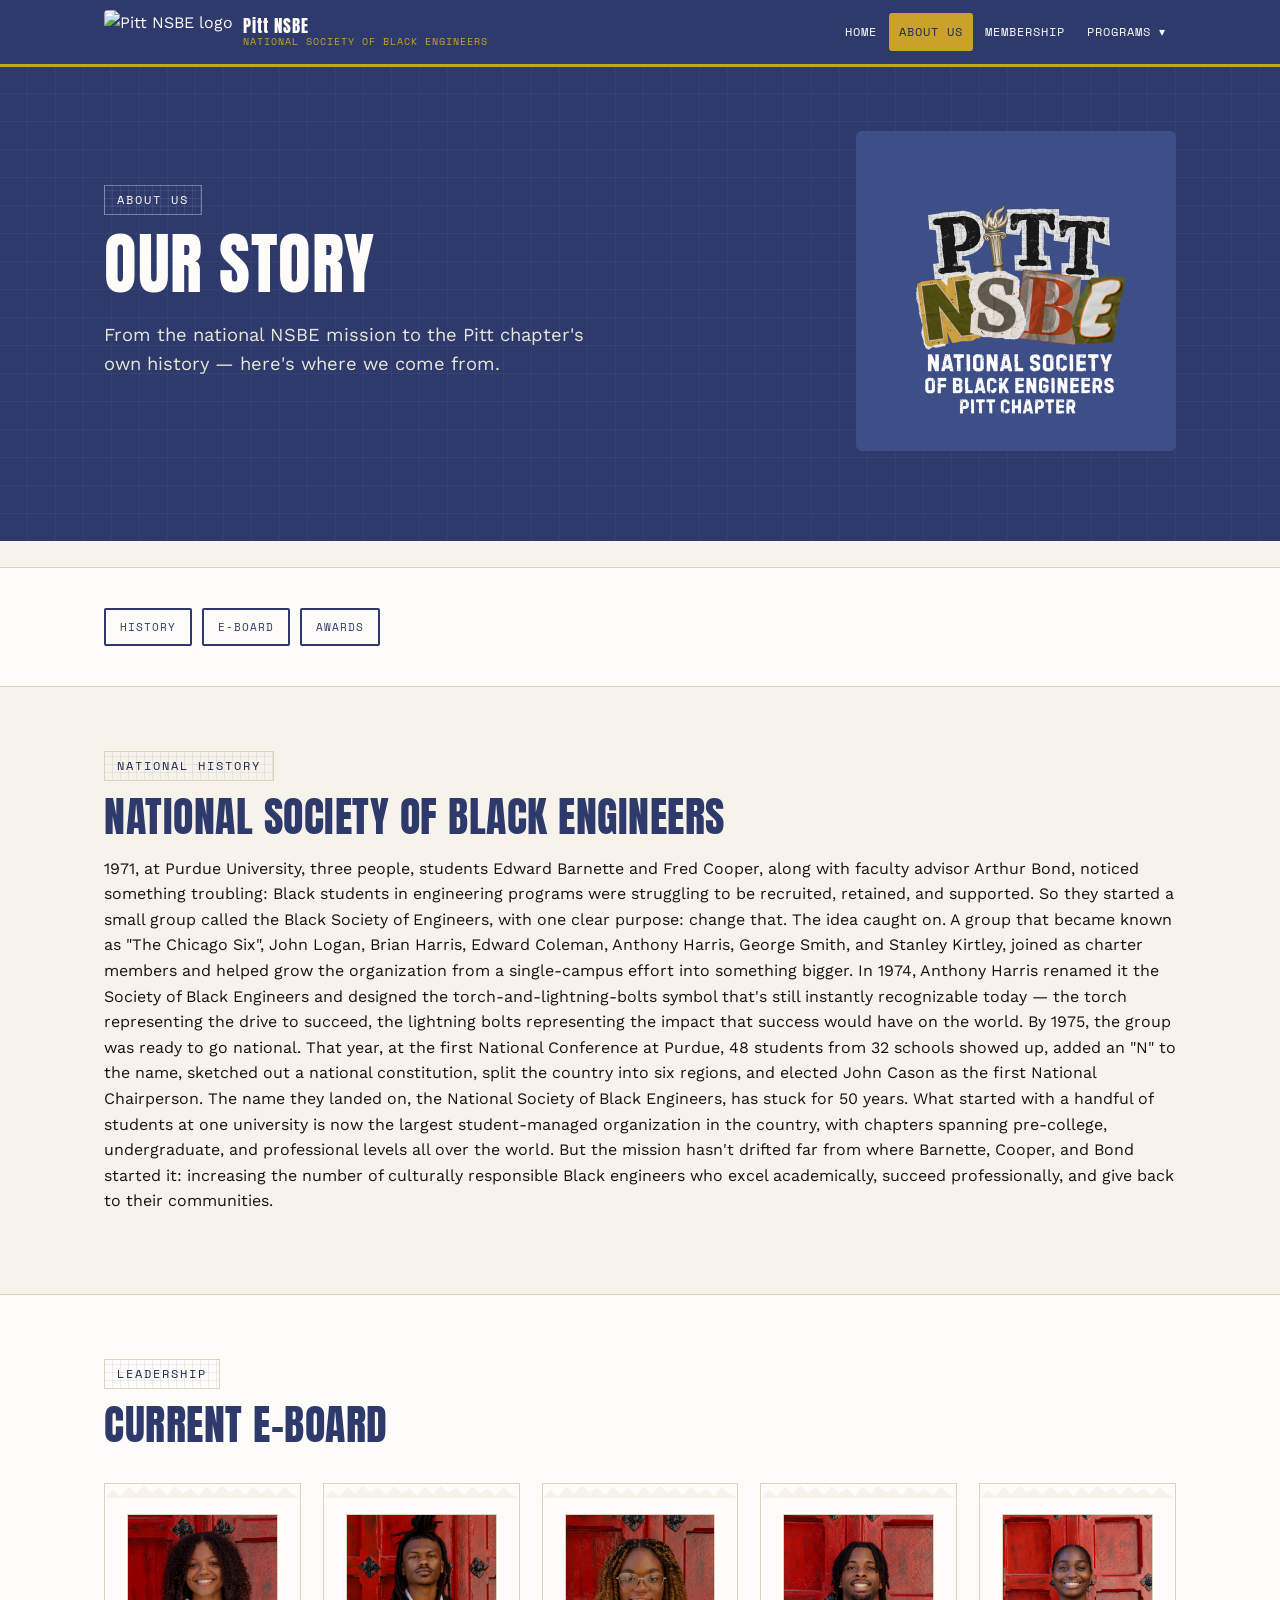
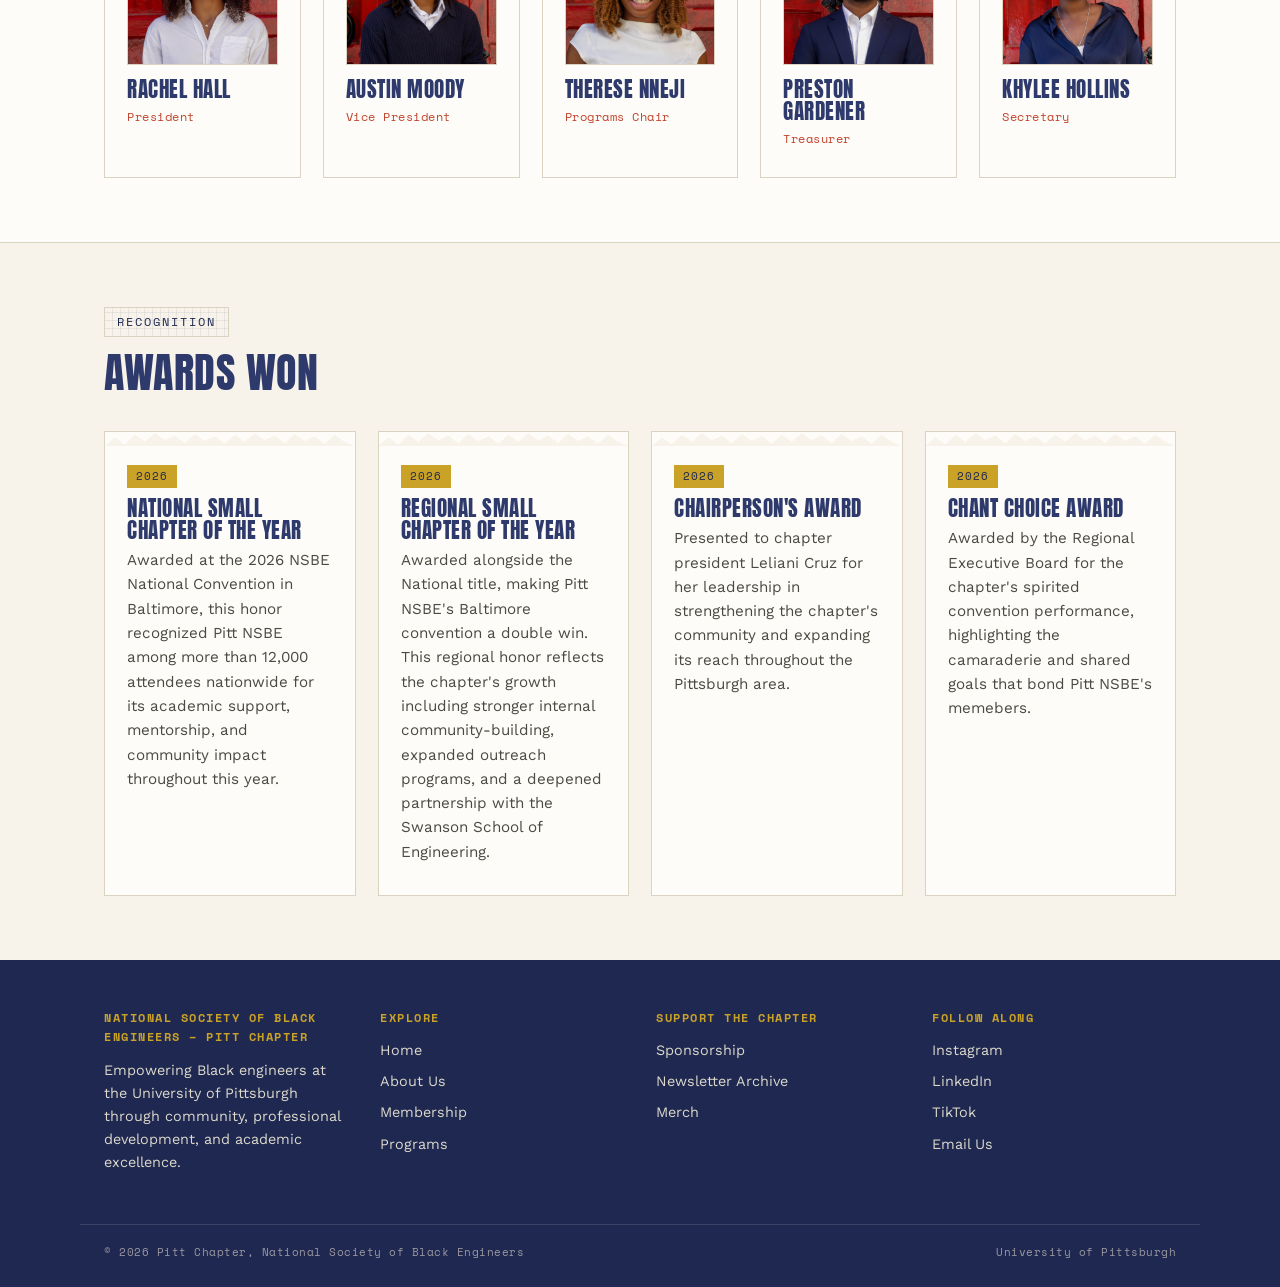
==== commit 7c0db2d2: "updated everything: announcements, member of the month, newsletters, etc." ====
--- a/about.html
+++ b/about.html
@@ -18,7 +18,7 @@
     <button class="nav-toggle" type="button" aria-label="Toggle menu">Menu</button>
     <ul class="nav-links">
       <li><a href="index.html">Home</a></li><li class="active"><a href="about.html">About us</a></li><li><a href="membership.html">Membership</a></li>
-      <li class="has-dropdown"><button type="button">Programs &#9662;</button><div class="dropdown"><a href="programs.html">About</a><a href="programs-aex.html">AEX chair</a><a href="programs-mentor-mentee.html">Mentor-Mentee</a><a href="programs-freshman-reps.html">Freshman Reps</a><a href="programs-volunteering-pci.html">Volunteering &amp; PCI</a></div>
+      <li class="has-dropdown"><button type="button">Programs &#9662;</button><div class="dropdown"><a href="programs.html">About</a><a href="programs-aex.html">AEX Chair</a><a href="programs-mentor-mentee.html">Mentor-Mentee</a><a href="programs-freshman-reps.html">Freshman Reps</a><a href="programs-volunteering-pci.html">Volunteering &amp; PCI</a></div>
     </ul>
   </div>
 </nav>
@@ -99,7 +99,7 @@
     <div>
       <h4>Support the chapter</h4>
       <ul>
-        <li><a href="donation.html">Donate</a></li><li><a href="sponsorship.html">Sponsorship</a></li><li><a href="newsletter.html">Newsletter Archive</a></li><li><a href="merch.html">Merch</a></li>
+        <!--<li><a href="donation.html">Donate</a></li>--><li><a href="sponsorship.html">Sponsorship</a></li><li><a href="newsletter.html">Newsletter Archive</a></li><li><a href="merch.html">Merch</a></li>
       </ul>
     </div>
     <div>
